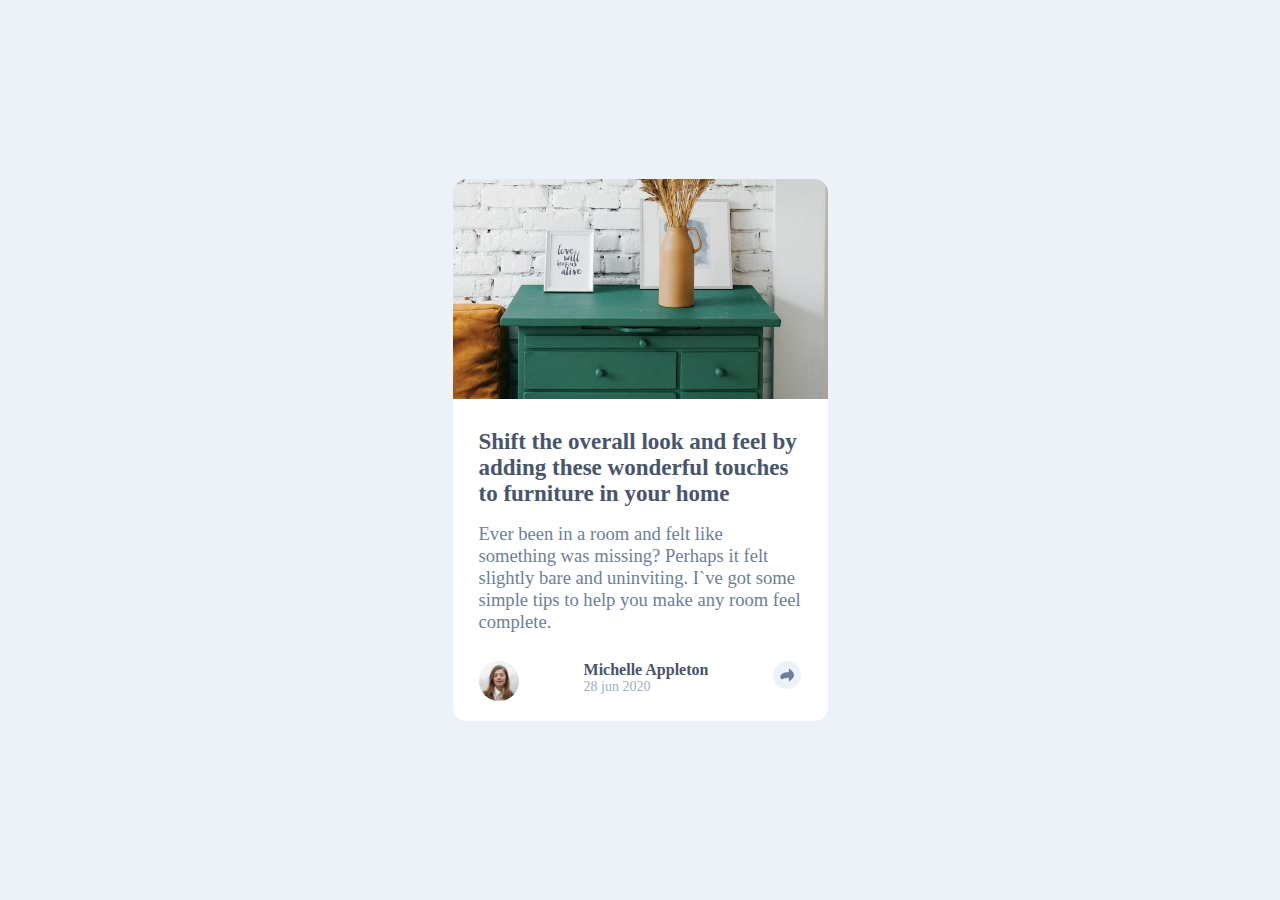
==== index.html @ 3972f246 "Versión mobile terminada" ====
<!DOCTYPE html>
<html lang="en">
<head>
  <meta charset="UTF-8">
  <meta http-equiv="X-UA-Compatible" content="IE=edge">
  <meta name="viewport" content="width=device-width, initial-scale=1.0">
  <link rel="stylesheet" href="./style.css">
  <title>Document</title>
</head>
<body>
 <section class="card-container">
   <img src="./images/drawers.jpg" alt="Portada">
   <h1>Shift the overall look and feel by adding these wonderful touches to furniture in your home</h1>
   <p>Ever been in a room and felt like something was missing? Perhaps it felt slightly bare and uninviting. I`ve got some simple tips to help you make any room feel complete.</p>
   
   <div class="buttom-side-container">
     <figure>
      <img src="./images/avatar-michelle.jpg" alt="user-picture">
    </figure>
      <div class="buttom-side-container__content">
        <h1 class="buttom-side-container__title">Michelle Appleton</h1>
        <p class="buttom-side-container__paragraph">28 jun 2020</p>
      </div>
     <figure id="buttom-side-container__icon">
       <img src="./images/icon-share.svg" alt="Icon-share-picture">
     </figure>
  </div>
 </section>
</body>
</html>
---- style.css ----
:root {
    --Very-Dark-Grayish-Blue: hsl(217, 19%, 35%);
    --Desaturated-Dark-Blue: hsl(214, 17%, 51%);
    --Grayish-Blue: hsl(212, 23%, 69%);
    --Light-Grayish-Blue: hsl(210, 46%, 95%);

}
* {
    margin: 0;
    padding: 0;
    box-sizing: border-box;
}
html {
    font-size: 62.5%;
}
body {
    width: 100vw;
    height: 100vh;
    background-color:var(--Light-Grayish-Blue) ;
    display: flex;
    justify-content: center;
    align-items: center;
}


.card-container {
    width: 375px;
    display: flex;
    flex-direction: column;
    background-color: white;
    border-radius: 1.4rem;
}
.card-container img {
     width: 100%;
     height: 22rem;
     object-fit: cover;
     border-top-left-radius: 1.4rem;
     border-top-right-radius: 1.4rem;
}
.card-container h1 {
    color: var(--Very-Dark-Grayish-Blue);
    width: 100%;
    display: inline-block;
    padding: 3rem 2.6rem 1.6rem 2.6rem;
    font-size: 2.3rem ;
}
.card-container p {
    color: var(--Desaturated-Dark-Blue);
    font-size: 1.86rem;
    padding: 0rem 2.6rem 2.8rem 2.6rem;
}


.buttom-side-container {
    display: flex;
    justify-content: space-between;
    padding: 0 2.6rem;
    margin-bottom: 2rem;
}
.buttom-side-container figure {
    width: 4rem;
    height: 4rem;
}
.buttom-side-container img {
    width: 100%;
    height: 100%;
    border-radius: 50%;
}
.buttom-side-container__content .buttom-side-container__title {
    padding: 0;
    font-size: 1.6rem;
}
.buttom-side-container__content .buttom-side-container__paragraph {
    padding: 0;
    font-size: 1.4rem;
    color: var(--Grayish-Blue);
}
#buttom-side-container__icon {
    display: flex;
    justify-content: center;
    align-items: center;
    width: 2.8rem;
    height: 2.8rem;
    background-color: var(--Light-Grayish-Blue);
    border-radius: 50%;
}
#buttom-side-container__icon img {
    width: 1.4rem;
    height: 1.4rem;
}
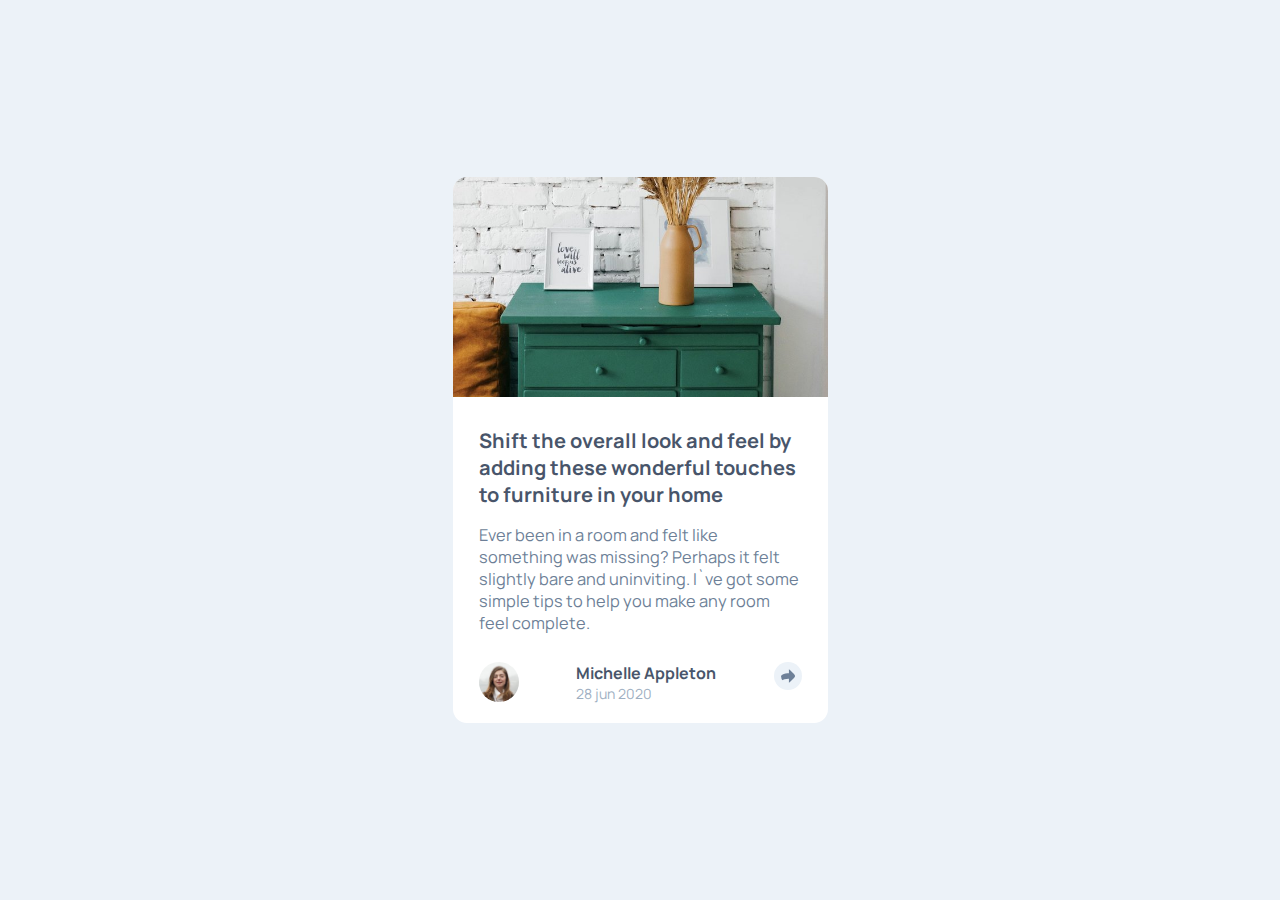
==== commit f32cf572: "Solucionando errores :)" ====
--- a/index.html
+++ b/index.html
@@ -4,6 +4,9 @@
   <meta charset="UTF-8">
   <meta http-equiv="X-UA-Compatible" content="IE=edge">
   <meta name="viewport" content="width=device-width, initial-scale=1.0">
+  <link rel="preconnect" href="https://fonts.googleapis.com">
+  <link rel="preconnect" href="https://fonts.gstatic.com" crossorigin>
+  <link href="https://fonts.googleapis.com/css2?family=Manrope:wght@500;700&display=swap" rel="stylesheet">
   <link rel="stylesheet" href="./style.css">
   <title>Document</title>
 </head>
--- a/style.css
+++ b/style.css
@@ -42,12 +42,14 @@
     width: 100%;
     display: inline-block;
     padding: 3rem 2.6rem 1.6rem 2.6rem;
-    font-size: 2.3rem ;
+    font-size: 2rem ;
+    font-family: 'Manrope', sans-serif;
 }
 .card-container p {
     color: var(--Desaturated-Dark-Blue);
-    font-size: 1.86rem;
+    font-size: 1.64rem;
     padding: 0rem 2.6rem 2.8rem 2.6rem;
+    font-family: 'Manrope', sans-serif;
 }
 
 
@@ -67,6 +69,7 @@
     border-radius: 50%;
 }
 .buttom-side-container__content .buttom-side-container__title {
+    
     padding: 0;
     font-size: 1.6rem;
 }
